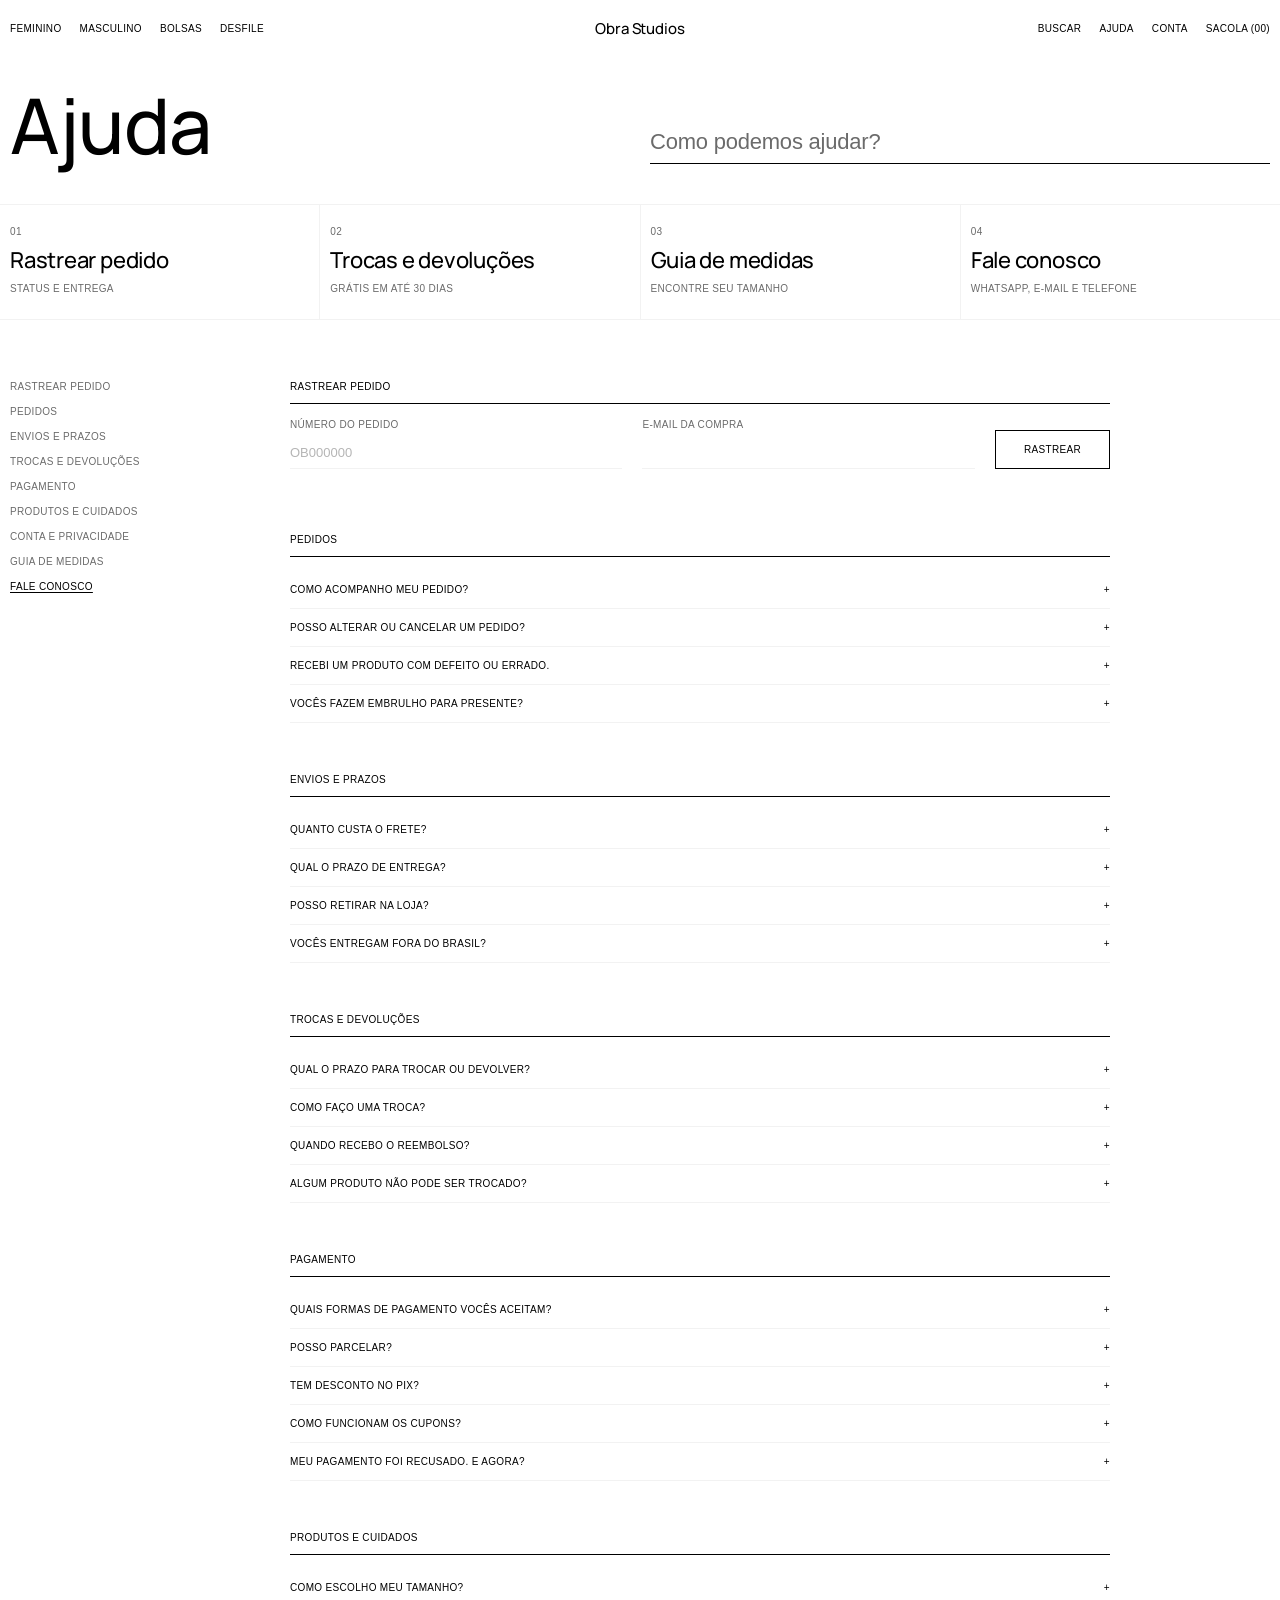
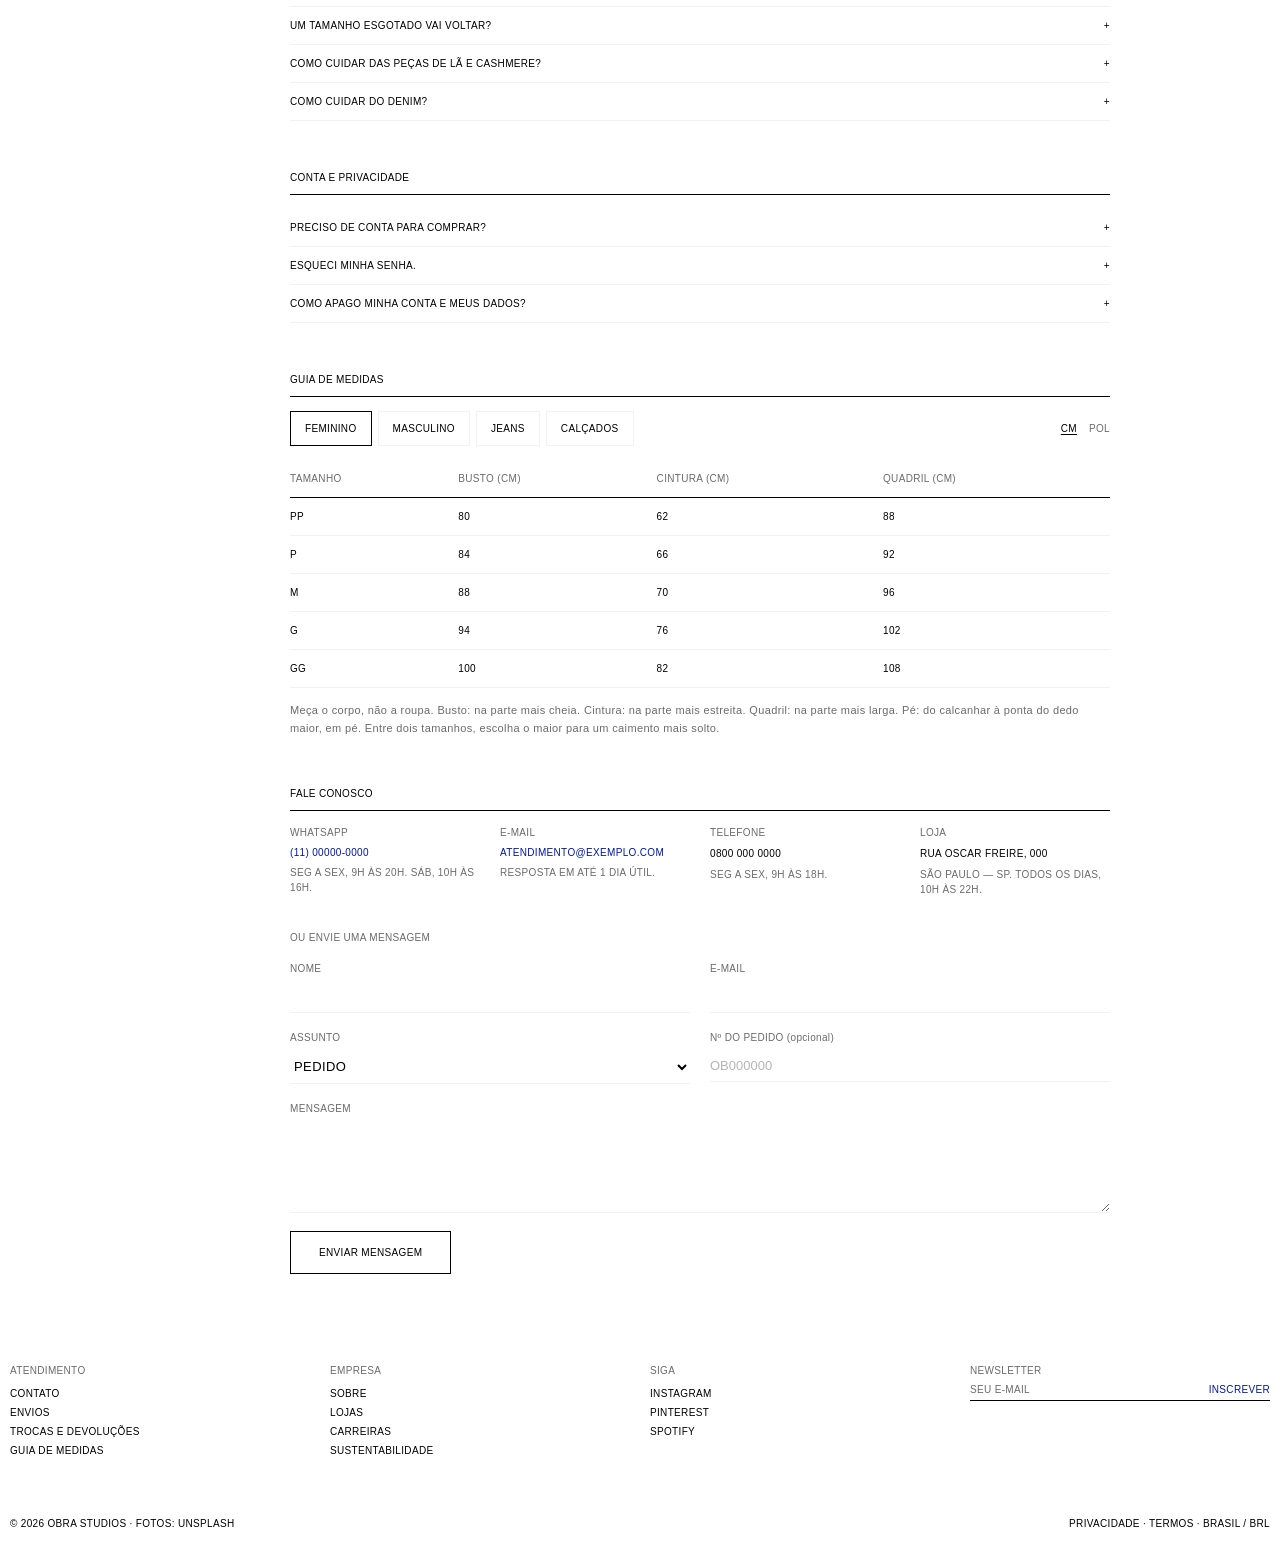
==== ajuda.html @ ecbe7036 "Obra Studios: protótipo de loja de moda Site estático com página inicial, categorias com filtros, pr" ====
<!DOCTYPE html>
<html lang="pt-BR">
<head>
  <meta charset="UTF-8">
  <meta name="viewport" content="width=device-width, initial-scale=1">
  <meta name="robots" content="noindex, nofollow">
  <title>Ajuda — Obra Studios</title>
  <link rel="preconnect" href="https://fonts.googleapis.com">
  <link rel="preconnect" href="https://fonts.gstatic.com" crossorigin>
  <link href="https://fonts.googleapis.com/css2?family=Inter:wght@400;500&family=Manrope:wght@500&display=swap" rel="stylesheet">
  <link rel="stylesheet" href="styles.css">
</head>
<body data-page="ajuda">

  <div id="site-header"></div>

  <main class="help">
    <!-- Topo com busca -->
    <div class="help__head">
      <h1 class="acc__title">Ajuda</h1>
      <div class="help__search">
        <input id="helpSearch" type="search" placeholder="Como podemos ajudar?" aria-label="Buscar nas perguntas frequentes" autocomplete="off">
        <span class="label muted" id="searchInfo"></span>
      </div>
    </div>

    <!-- Atalhos -->
    <div class="help-quick">
      <a href="#rastrear" class="help-quick__item">
        <span class="label muted">01</span>
        <span class="help-quick__title">Rastrear pedido</span>
        <span class="label muted">Status e entrega</span>
      </a>
      <a href="#trocas" class="help-quick__item">
        <span class="label muted">02</span>
        <span class="help-quick__title">Trocas e devoluções</span>
        <span class="label muted">Grátis em até 30 dias</span>
      </a>
      <a href="#medidas" class="help-quick__item">
        <span class="label muted">03</span>
        <span class="help-quick__title">Guia de medidas</span>
        <span class="label muted">Encontre seu tamanho</span>
      </a>
      <a href="#contato" class="help-quick__item">
        <span class="label muted">04</span>
        <span class="help-quick__title">Fale conosco</span>
        <span class="label muted">WhatsApp, e-mail e telefone</span>
      </a>
    </div>

    <div class="help__layout">
      <nav class="acc__nav help__nav" aria-label="Temas de ajuda" id="helpNav"></nav>

      <div class="help__content">
        <!-- Rastreio -->
        <section class="help-section" id="rastrear">
          <h2 class="label co__title">Rastrear pedido</h2>
          <form class="help-track" id="trackForm" novalidate>
            <div class="field">
              <label class="label muted" for="trackId">Número do pedido</label>
              <input id="trackId" placeholder="OB000000" required autocomplete="off">
              <span class="field__error label"></span>
            </div>
            <div class="field">
              <label class="label muted" for="trackEmail">E-mail da compra</label>
              <input id="trackEmail" type="email" required autocomplete="email">
              <span class="field__error label"></span>
            </div>
            <button type="submit" class="label btn">Rastrear</button>
          </form>
          <div id="trackResult" aria-live="polite"></div>
        </section>

        <!-- Perguntas frequentes -->
        <div id="faq"></div>

        <p class="label muted help-noresult" id="noResult" hidden>
          Nenhuma resposta encontrada. <a href="#contato" class="link">Fale com a gente</a>.
        </p>

        <!-- Guia de medidas -->
        <section class="help-section" id="medidas">
          <h2 class="label co__title">Guia de medidas</h2>
          <div class="size-tools">
            <div class="tabs" role="tablist" id="sizeTabs">
              <button type="button" class="label tab is-active" data-table="feminino" role="tab" aria-selected="true">Feminino</button>
              <button type="button" class="label tab" data-table="masculino" role="tab" aria-selected="false">Masculino</button>
              <button type="button" class="label tab" data-table="jeans" role="tab" aria-selected="false">Jeans</button>
              <button type="button" class="label tab" data-table="calcados" role="tab" aria-selected="false">Calçados</button>
            </div>
            <div class="size-unit">
              <button type="button" class="label view-btn is-active" data-unit="cm" aria-pressed="true">cm</button>
              <button type="button" class="label view-btn" data-unit="in" aria-pressed="false">pol</button>
            </div>
          </div>
          <div class="size-table" id="sizeTable"></div>
          <p class="label muted help-text">Meça o corpo, não a roupa. Busto: na parte mais cheia. Cintura: na parte mais estreita. Quadril: na parte mais larga. Pé: do calcanhar à ponta do dedo maior, em pé. Entre dois tamanhos, escolha o maior para um caimento mais solto.</p>
        </section>

        <!-- Contato -->
        <section class="help-section" id="contato">
          <h2 class="label co__title">Fale conosco</h2>
          <div class="contact-grid">
            <div>
              <p class="label muted">WhatsApp</p>
              <a href="#" class="label link">(11) 00000-0000</a>
              <p class="label muted">Seg a sex, 9h às 20h. Sáb, 10h às 16h.</p>
            </div>
            <div>
              <p class="label muted">E-mail</p>
              <a href="mailto:atendimento@exemplo.com" class="label link">atendimento@exemplo.com</a>
              <p class="label muted">Resposta em até 1 dia útil.</p>
            </div>
            <div>
              <p class="label muted">Telefone</p>
              <p class="label">0800 000 0000</p>
              <p class="label muted">Seg a sex, 9h às 18h.</p>
            </div>
            <div>
              <p class="label muted">Loja</p>
              <p class="label">Rua Oscar Freire, 000</p>
              <p class="label muted">São Paulo — SP. Todos os dias, 10h às 22h.</p>
            </div>
          </div>

          <form class="acc-form help-form" id="contactForm" novalidate>
            <p class="label muted">Ou envie uma mensagem</p>
            <div class="fields">
              <div class="field"><label class="label muted" for="cName">Nome</label><input id="cName" required autocomplete="name"><span class="field__error label"></span></div>
              <div class="field"><label class="label muted" for="cEmail">E-mail</label><input id="cEmail" type="email" required autocomplete="email"><span class="field__error label"></span></div>
              <div class="field">
                <label class="label muted" for="cTopic">Assunto</label>
                <select id="cTopic" class="label">
                  <option>Pedido</option><option>Troca ou devolução</option><option>Pagamento</option><option>Produto</option><option>Outro</option>
                </select>
              </div>
              <div class="field"><label class="label muted" for="cOrder">Nº do pedido <span class="opt">(opcional)</span></label><input id="cOrder" placeholder="OB000000"></div>
              <div class="field field--full"><label class="label muted" for="cMsg">Mensagem</label><textarea id="cMsg" rows="5" required minlength="10"></textarea><span class="field__error label"></span></div>
            </div>
            <div class="acc-form__actions"><button type="submit" class="label btn">Enviar mensagem</button></div>
            <p class="label link" id="contactSent" hidden></p>
          </form>
        </section>
      </div>
    </div>
  </main>

  <div id="site-footer"></div>

  <script src="data.js"></script>
  <script src="shared.js"></script>
  <script src="ajuda.js"></script>
</body>
</html>
---- styles.css ----
:root {
  /* Cores */
  --color-cobalt: #0018a8;
  --color-ink: #000000;
  --color-graphite: #6b6b6b;
  --color-paper: #ffffff;
  --color-bone: #f2f2f2;

  /* Tipografia */
  --font-ui: "Helvetica Neue", Helvetica, Inter, Arial, sans-serif;
  --font-wordmark: Manrope, "GT Walsheim", "Helvetica Neue", sans-serif;
  --text-label: 10px;
  --tracking-label: 0.033em;
  --text-display: 120px;
  --tracking-display: -0.01em;

  /* Espaçamento */
  --space-edge: 10px;
  --space-element: 10px;
  --space-nav: 30px;
  --section-gap: 60px;
}

*,
*::before,
*::after { box-sizing: border-box; margin: 0; padding: 0; }

html { scroll-behavior: smooth; }
[hidden] { display: none !important; }

body {
  background: var(--color-paper);
  color: var(--color-ink);
  font-family: var(--font-ui);
  font-weight: 400;
  -webkit-font-smoothing: antialiased;
}

img { display: block; width: 100%; height: 100%; object-fit: cover; background: var(--color-bone); }
a { color: inherit; text-decoration: none; }
button, input { font: inherit; color: inherit; background: none; border: 0; border-radius: 0; }
button { cursor: pointer; }
ul { list-style: none; }

/* Rótulo — a voz tipográfica do sistema */
.label {
  font-size: var(--text-label);
  line-height: 1.3;
  letter-spacing: var(--tracking-label);
  text-transform: uppercase;
  font-weight: 400;
}
.muted { color: var(--color-graphite); }
.link { color: var(--color-cobalt); }
a.label:hover, button.label:hover { text-decoration: underline; text-underline-offset: 2px; text-decoration-thickness: 1px; }

/* Navegação */
.nav {
  position: sticky;
  top: 0;
  z-index: 20;
  display: grid;
  grid-template-columns: 1fr auto 1fr;
  align-items: center;
  padding: 18px var(--space-edge);
  background: var(--color-paper);
}
.nav__group { display: flex; gap: 18px; }
.nav__group--right { justify-content: flex-end; }
.nav__logo {
  font-family: var(--font-wordmark);
  font-weight: 500;
  font-size: 15px;
  letter-spacing: -0.01em;
  opacity: 0;
  transition: opacity 0.25s ease;
}
.nav.is-scrolled .nav__logo { opacity: 1; }
.nav__toggle { display: none; }

/* Busca */
.search {
  position: fixed;
  inset: 0 0 auto 0;
  z-index: 30;
  background: var(--color-paper);
  padding: 18px var(--space-edge) var(--space-nav);
}
.search__form { display: flex; align-items: center; gap: var(--space-element); border-bottom: 1px solid var(--color-ink); padding-bottom: 8px; }
.search__input { flex: 1; font-size: 28px; letter-spacing: -0.01em; outline: none; }
.search__input::placeholder { color: var(--color-graphite); }
.search__results { display: flex; flex-direction: column; gap: 10px; margin-top: 18px; max-width: 480px; }
.search__results li { display: flex; justify-content: space-between; gap: 20px; }

/* Hero dividido */
.hero {
  position: relative;
  display: grid;
  grid-template-columns: 1fr 1fr;
  height: calc(100vh - 51px);
  min-height: 480px;
}
.hero__half { position: relative; overflow: hidden; }
.hero__half img { transition: transform 1.2s cubic-bezier(0.2, 0.7, 0.2, 1); }
.hero__half:hover img { transform: scale(1.02); }
.hero__label { position: absolute; top: var(--space-element); left: var(--space-edge); z-index: 2; }
.hero__wordmark {
  position: absolute;
  left: 50%;
  top: 50%;
  transform: translate(-50%, -50%);
  font-family: var(--font-wordmark);
  font-weight: 500;
  font-size: clamp(48px, 9vw, var(--text-display));
  line-height: 1;
  letter-spacing: var(--tracking-display);
  white-space: nowrap;
  pointer-events: none;
  z-index: 3;
  color: var(--color-paper);
  mix-blend-mode: difference; /* fica legível sobre foto clara ou escura */
}

/* Seções */
.section { margin-top: var(--section-gap); }
.section__head {
  display: flex;
  justify-content: space-between;
  padding: 0 var(--space-edge) var(--space-element);
}

/* Grade de produtos — sem gutters */
.grid { display: grid; grid-template-columns: repeat(4, 1fr); }
.cell { display: block; }
.cell__caption { display: flex; justify-content: space-between; padding: 0 var(--space-edge) 6px; }
.cell__media { position: relative; aspect-ratio: 3 / 4; overflow: hidden; }
.cell__media img { position: absolute; inset: 0; transition: opacity 0.4s ease; }
.cell__media img + img { opacity: 0; }
.cell:hover .cell__media img + img { opacity: 1; }
.cell__media > a { position: absolute; inset: 0; }
.cell__caption--below { padding-top: 6px; }
.cell__sizes {
  position: absolute;
  left: 0;
  right: 0;
  bottom: 0;
  z-index: 2;
  display: flex;
  flex-wrap: wrap;
  gap: 4px 14px;
  padding: 10px var(--space-edge);
  background: var(--color-paper);
  opacity: 0;
  transform: translateY(4px);
  transition: opacity 0.2s ease, transform 0.2s ease;
}
.cell:hover .cell__sizes, .cell__sizes:focus-within { opacity: 1; transform: none; }
.cell__price { color: var(--color-graphite); }

/* Aviso de adicionado */
.toast {
  position: fixed;
  top: 60px;
  right: var(--space-edge);
  z-index: 40;
  display: flex;
  gap: 12px;
  width: 300px;
  padding: 10px;
  background: var(--color-paper);
  box-shadow: 0 0 0 1px var(--color-bone);
  animation: toast-in 0.25s ease;
}
.toast img { width: 64px; height: 85px; flex: none; }
.toast__body { display: flex; flex-direction: column; gap: 4px; }
@keyframes toast-in { from { opacity: 0; transform: translateY(-6px); } }

/* Botão — contorno, sem preenchimento */
.btn {
  display: block;
  width: 100%;
  padding: 16px;
  border: 1px solid var(--color-ink);
  text-align: center;
  transition: background 0.2s ease, color 0.2s ease;
}
.btn:hover { background: var(--color-ink); color: var(--color-paper); text-decoration: none !important; }
.btn.is-waiting { border-color: var(--color-graphite); color: var(--color-graphite); }
.btn.is-waiting:hover { background: none; color: var(--color-graphite); }

/* Página de produto */
.pdp { display: grid; grid-template-columns: 2fr 1fr; align-items: start; }
.pdp__gallery { display: grid; grid-template-columns: 1fr 1fr; }
.pdp__gallery img { aspect-ratio: 3 / 4; height: auto; }
.pdp__info {
  position: sticky;
  top: 51px;
  display: flex;
  flex-direction: column;
  gap: 18px;
  padding: 20px var(--space-nav) var(--space-nav);
}
.pdp__crumbs a:hover { text-decoration: underline; }
.pdp__name { font-size: 11px; }
.pdp__field { border: 0; display: flex; flex-direction: column; gap: 8px; }
.pdp__field legend { margin-bottom: 8px; }
.pdp__guide { align-self: flex-start; }
.pdp__text { text-transform: none; line-height: 1.5; font-size: 11px; padding-bottom: 12px; }
.pdp__note { line-height: 1.5; }
.options { display: flex; flex-wrap: wrap; gap: 6px; }
.option {
  min-width: 44px;
  padding: 8px 10px;
  border: 1px solid var(--color-bone);
}
.option:hover { border-color: var(--color-graphite); text-decoration: none !important; }
.option.is-active { border-color: var(--color-ink); }
.shake { animation: shake 0.35s ease; }
@keyframes shake { 25% { transform: translateX(-4px); } 75% { transform: translateX(4px); } }

.accordion details { border-top: 1px solid var(--color-bone); }
.accordion details:last-child { border-bottom: 1px solid var(--color-bone); }
.accordion summary {
  display: flex;
  justify-content: space-between;
  padding: 12px 0;
  cursor: pointer;
  list-style: none;
}
.accordion summary::-webkit-details-marker { display: none; }
.accordion summary::after { content: "+"; }
.accordion details[open] summary::after { content: "−"; }

/* Sacola */
.bag { padding: 20px var(--space-edge) 0; min-height: 60vh; }
.bag__head { display: flex; justify-content: space-between; margin-bottom: var(--space-nav); }
.bag__layout { display: grid; grid-template-columns: 2fr 1fr; gap: var(--section-gap); align-items: start; }
.bag__layout[hidden] { display: none; }
.bag__item {
  display: grid;
  grid-template-columns: 120px 1fr auto;
  gap: 20px;
  padding: 10px 0;
  border-top: 1px solid var(--color-bone);
}
.bag__item:last-child { border-bottom: 1px solid var(--color-bone); }
.bag__thumb { aspect-ratio: 3 / 4; display: block; }
.bag__details { display: flex; flex-direction: column; justify-content: space-between; gap: 10px; }
.bag__details p { margin-top: 4px; }
.bag__remove { align-self: flex-start; color: var(--color-graphite); }
.qty { display: flex; align-items: center; gap: 14px; }
.qty button { width: 24px; height: 24px; border: 1px solid var(--color-bone); }
.qty button:hover { border-color: var(--color-ink); text-decoration: none !important; }
.bag__summary {
  position: sticky;
  top: 71px;
  display: flex;
  flex-direction: column;
  gap: 12px;
}
.bag__row { display: flex; justify-content: space-between; }
.bag__row--total { padding-top: 12px; border-top: 1px solid var(--color-ink); }
.bag__summary .muted { line-height: 1.5; }
.bag__empty { display: flex; flex-direction: column; gap: 12px; padding: 60px 0; }

/* Categoria */
.plp__head { padding: 30px var(--space-edge) 20px; display: flex; flex-direction: column; gap: 18px; }
.plp__title {
  font-family: var(--font-wordmark);
  font-weight: 500;
  font-size: clamp(40px, 6vw, 80px);
  line-height: 1;
  letter-spacing: var(--tracking-display);
}
.plp__types { display: flex; flex-wrap: wrap; gap: 8px 18px; }
.plp__types button { color: var(--color-graphite); }
.plp__types button.is-active { color: var(--color-ink); text-decoration: underline; text-underline-offset: 2px; }
.plp__bar {
  position: sticky;
  top: 51px;
  z-index: 10;
  display: grid;
  grid-template-columns: auto 1fr auto;
  align-items: center;
  gap: 20px;
  padding: 10px var(--space-edge);
  margin-bottom: 10px;
  background: var(--color-paper);
}
.plp__chips { display: flex; flex-wrap: wrap; gap: 6px 10px; align-items: center; }
.chip { padding: 4px 8px; border: 1px solid var(--color-bone); }
.chip:hover { border-color: var(--color-ink); text-decoration: none !important; }
.plp__tools { display: flex; align-items: center; gap: 12px; }
.view-btn { color: var(--color-graphite); }
.view-btn.is-active { color: var(--color-ink); text-decoration: underline; text-underline-offset: 2px; }
.plp__tools #filterOpen { margin-left: 10px; }
.grid--2 { grid-template-columns: repeat(2, 1fr); }
.plp__empty { display: flex; flex-direction: column; align-items: flex-start; gap: 12px; padding: 60px var(--space-edge); }

/* Painel lateral */
.drawer__backdrop {
  position: fixed;
  inset: 0;
  z-index: 49;
  background: rgba(255, 255, 255, 0.6);
  animation: fade-in 0.2s ease;
}
@keyframes fade-in { from { opacity: 0; } }
.drawer {
  position: fixed;
  top: 0;
  right: 0;
  bottom: 0;
  z-index: 50;
  width: min(380px, 100%);
  display: flex;
  flex-direction: column;
  background: var(--color-paper);
  box-shadow: -1px 0 0 var(--color-bone);
  transform: translateX(100%);
  visibility: hidden;
  transition: transform 0.35s cubic-bezier(0.2, 0.7, 0.2, 1), visibility 0s linear 0.35s;
}
.drawer.is-open { transform: none; visibility: visible; transition: transform 0.35s cubic-bezier(0.2, 0.7, 0.2, 1); }
.drawer__head { display: flex; justify-content: space-between; padding: 18px 20px; border-bottom: 1px solid var(--color-bone); }
.drawer__body { flex: 1; overflow-y: auto; padding: 0 20px; }
.drawer__foot { display: grid; grid-template-columns: 1fr 1fr; gap: 10px; padding: 14px 20px; border-top: 1px solid var(--color-bone); }
.btn--ghost { border-color: var(--color-bone); }
.filter { display: flex; flex-direction: column; gap: 12px; padding: 20px 0; border-bottom: 1px solid var(--color-bone); }
.filter:last-child { border-bottom: 0; }
.filter__list { display: flex; flex-direction: column; gap: 10px; }
.filter__list .check .muted { margin-left: auto; }
.is-empty { opacity: 0.35; }

/* Desfile */
.rw-hero { position: relative; height: calc(100vh - 51px); min-height: 480px; overflow: hidden; }
.rw-hero img { position: absolute; inset: 0; }
.rw-hero__meta {
  position: absolute;
  top: var(--space-element);
  left: var(--space-edge);
  right: var(--space-edge);
  display: flex;
  justify-content: space-between;
  z-index: 2;
}
.rw-hero__title {
  position: absolute;
  left: var(--space-edge);
  bottom: 40px;
  z-index: 2;
  font-family: var(--font-wordmark);
  font-weight: 500;
  font-size: clamp(48px, 9vw, var(--text-display));
  line-height: 0.95;
  letter-spacing: var(--tracking-display);
  max-width: 10ch;
}
.rw-hero__cta { position: absolute; right: var(--space-edge); bottom: 44px; z-index: 2; }

.rw-intro {
  display: grid;
  grid-template-columns: 1fr 2fr;
  gap: 20px;
  padding: var(--section-gap) var(--space-edge) 0;
}
.rw-intro__text {
  font-family: var(--font-wordmark);
  font-weight: 500;
  font-size: clamp(20px, 2.2vw, 30px);
  line-height: 1.25;
  letter-spacing: -0.01em;
  max-width: 34ch;
}

.rw-grid { display: grid; grid-template-columns: repeat(4, 1fr); }
.rw-grid--2 { grid-template-columns: repeat(2, 1fr); }
.look { position: relative; display: block; aspect-ratio: 2 / 3; overflow: hidden; cursor: zoom-in; text-align: left; }
.look img { position: absolute; inset: 0; transition: transform 0.8s cubic-bezier(0.2, 0.7, 0.2, 1); }
.look:hover img { transform: scale(1.02); }
.look__num {
  position: absolute;
  left: var(--space-edge);
  bottom: var(--space-element);
  padding: 2px 4px;
  background: var(--color-paper);
}

.rw-info {
  display: grid;
  grid-template-columns: 1fr 1fr;
  gap: 20px;
  padding: 0 var(--space-edge);
}
.rw-info h2 { padding-bottom: 10px; border-bottom: 1px solid var(--color-ink); }
.rw-credits { display: grid; grid-template-columns: 1fr 1fr; gap: 10px 20px; padding-top: 14px; }
.rw-archive { display: flex; flex-direction: column; }
.rw-archive__row {
  display: grid;
  grid-template-columns: 2fr 1.4fr 1fr;
  gap: 10px;
  padding: 12px 0;
  border-bottom: 1px solid var(--color-bone);
}
.rw-archive__row:hover .label:first-child { text-decoration: underline; text-underline-offset: 2px; }
.rw-archive__row.is-current .label:first-child { color: var(--color-cobalt); }

/* Tela cheia */
.lightbox {
  width: 100%;
  height: 100%;
  max-width: none;
  max-height: none;
  margin: 0;
  border: 0;
  padding: 0;
  background: var(--color-paper);
  color: var(--color-ink);
}
.lightbox[open] { display: grid; grid-template-rows: auto minmax(0, 1fr) auto; }
.lightbox::backdrop { background: var(--color-paper); }
.lightbox__bar { display: flex; justify-content: space-between; padding: 18px var(--space-edge); }
.lightbox__stage { position: relative; display: flex; justify-content: center; min-height: 0; }
.lightbox__stage img { width: auto; height: 100%; max-width: 100%; object-fit: contain; background: none; }
.lightbox__nav {
  position: absolute;
  top: 0;
  bottom: 0;
  width: 30%;
  display: flex;
  align-items: center;
  padding: 0 var(--space-edge);
  font-size: 14px;
}
.lightbox__nav--prev { left: 0; justify-content: flex-start; cursor: w-resize; }
.lightbox__nav--next { right: 0; justify-content: flex-end; cursor: e-resize; }
.lightbox__nav:hover { text-decoration: none !important; }
.lightbox__shop { display: flex; align-items: center; gap: 20px; padding: 14px var(--space-edge) 18px; overflow-x: auto; }
.lightbox__shop ul { display: flex; gap: 20px; }
.lb-item { display: flex; align-items: center; gap: 10px; }
.lb-item img { width: 40px; height: 53px; flex: none; }
.lb-item > span { display: flex; flex-direction: column; gap: 3px; white-space: nowrap; }
.lb-item:hover .label:first-child { text-decoration: underline; text-underline-offset: 2px; }

/* Conta */
.pdp__wish { align-self: flex-start; }
.acc__title {
  font-family: var(--font-wordmark);
  font-weight: 500;
  font-size: clamp(40px, 6vw, 80px);
  line-height: 1;
  letter-spacing: var(--tracking-display);
  margin-bottom: 30px;
}
.acc-guest, .acc { padding: 30px var(--space-edge) 0; min-height: 70vh; }
.acc__demo { margin: -14px 0 30px; }
.acc-guest__cols { display: grid; grid-template-columns: 1fr 1fr; gap: var(--section-gap); max-width: 1100px; }
.acc-form { display: flex; flex-direction: column; gap: 18px; }
.acc-form__actions { display: flex; gap: 10px; }
.acc-form__actions .btn { width: auto; padding: 14px 28px; }
.acc-perks { display: flex; flex-direction: column; gap: 6px; padding-top: 6px; }
.acc-perks li::before { content: "— "; }

.acc__layout { display: grid; grid-template-columns: 220px 1fr; gap: var(--section-gap); align-items: start; }
.acc__nav { position: sticky; top: 71px; display: flex; flex-direction: column; align-items: flex-start; gap: 12px; }
.acc__nav a { color: var(--color-graphite); }
.acc__nav a.is-active { color: var(--color-ink); text-decoration: underline; text-underline-offset: 2px; }
.acc__nav #logout { margin-top: 18px; }
.acc__panel { display: flex; flex-direction: column; gap: 18px; min-width: 0; max-width: 1000px; }
.acc-empty { line-height: 1.6; padding: 10px 0 30px; }
.acc-text { line-height: 1.6; text-transform: none; font-size: 11px; }

.acc-stats { display: grid; grid-template-columns: repeat(3, 1fr); gap: 1px; background: var(--color-bone); margin-bottom: 20px; }
.acc-stat { display: flex; flex-direction: column; gap: 8px; padding: 20px; background: var(--color-paper); }
.acc-stat__num { font-family: var(--font-wordmark); font-weight: 500; font-size: 40px; line-height: 1; letter-spacing: -0.01em; }
.acc-stat:hover .label { text-decoration: underline; text-underline-offset: 2px; }
.acc-cards { display: grid; grid-template-columns: 1fr 1fr; gap: 20px; margin-top: 20px; }
.acc-cards > div { display: flex; flex-direction: column; gap: 6px; }
.acc-cards .co__title { margin-bottom: 8px; }
.acc-cards .link { margin-top: 8px; }

.orders { display: flex; flex-direction: column; }
.order { border-bottom: 1px solid var(--color-bone); }
.order__row {
  display: grid;
  grid-template-columns: 1fr 1.4fr 1.2fr 1.4fr auto;
  gap: 10px;
  align-items: center;
  padding: 14px 0;
  cursor: pointer;
  list-style: none;
}
.order__row::-webkit-details-marker { display: none; }
.order__row::after { content: "+"; font-size: 11px; }
.order[open] .order__row::after { content: "−"; }
.order__body { display: flex; flex-direction: column; align-items: flex-start; gap: 18px; padding: 4px 0 20px; }
.order__items { display: flex; flex-direction: column; gap: 10px; width: 100%; max-width: 560px; }
.order__meta { display: grid; grid-template-columns: repeat(3, 1fr); gap: 20px; width: 100%; }
.order__meta p { line-height: 1.6; }

.acc-wish { margin: 0 calc(-1 * var(--space-edge)); grid-template-columns: repeat(3, 1fr); }
.acc-wish__remove { padding: 8px var(--space-edge) 16px; color: var(--color-graphite); }

.addresses { display: grid; grid-template-columns: repeat(2, 1fr); gap: 20px; }
.address { display: flex; flex-direction: column; gap: 6px; padding: 16px; border: 1px solid var(--color-bone); }
.address__actions { display: flex; gap: 14px; margin-top: 10px; }
.acc-address-form { grid-column: 1 / -1; padding: 16px; border: 1px solid var(--color-ink); }
.acc-add { width: auto; align-self: flex-start; padding: 14px 28px; }
.acc-danger { margin-top: 30px; }
.acc-delete { align-self: flex-start; text-decoration: underline; text-underline-offset: 2px; }

.show-sm { display: none; }

/* Páginas institucionais */
.page-head { display: flex; flex-direction: column; gap: 20px; padding: 30px var(--space-edge) 0; }
.page-head .acc__title { margin-bottom: 0; }
.page-head--flush { padding: 0; margin-bottom: 20px; }
.page-head .rw-intro__text { max-width: 40ch; }
.page-h2 { font-family: var(--font-wordmark); font-weight: 500; font-size: clamp(26px, 3vw, 40px); line-height: 1.1; letter-spacing: -0.01em; }
.page-h3 { font-family: var(--font-wordmark); font-weight: 500; font-size: 20px; line-height: 1.2; letter-spacing: -0.01em; }
.prose { font-size: 13px; line-height: 1.6; max-width: 60ch; }
.rw-hero--short { height: 70vh; }

.split { display: grid; grid-template-columns: 1fr 1fr; align-items: center; }
.split__img { aspect-ratio: 4 / 5; overflow: hidden; }
.split__text { display: flex; flex-direction: column; gap: 18px; padding: 30px var(--section-gap); }
.split--reverse .split__img { order: -1; }

.values { display: grid; grid-template-columns: repeat(4, 1fr); gap: 1px; background: var(--color-bone); border-top: 1px solid var(--color-bone); border-bottom: 1px solid var(--color-bone); }
.value { display: flex; flex-direction: column; gap: 12px; padding: 24px var(--space-edge) 30px; background: var(--color-paper); }

.timeline { list-style: none; display: grid; grid-template-columns: repeat(5, 1fr); padding: 0 var(--space-edge); }
.timeline li { display: flex; flex-direction: column; gap: 10px; padding: 14px 20px 0 0; border-top: 1px solid var(--color-ink); }
.timeline p { line-height: 1.5; }

.page-links { display: grid; grid-template-columns: repeat(3, 1fr); border-top: 1px solid var(--color-ink); }
.page-link { display: flex; flex-direction: column; gap: 10px; padding: 24px var(--space-edge); transition: background 0.2s ease; }
.page-link:hover { background: var(--color-bone); }
.page-link__title { font-family: var(--font-wordmark); font-weight: 500; font-size: 24px; letter-spacing: -0.01em; }

.goals { grid-template-columns: repeat(4, 1fr); margin: 0; }
.goals .acc-stat { padding: 24px var(--space-edge); }
.goals .acc-stat__num { font-size: clamp(40px, 5vw, 64px); }

/* Lojas */
.stores { display: flex; flex-direction: column; margin-top: 30px; }
.store { display: grid; grid-template-columns: 1fr 1fr; border-top: 1px solid var(--color-bone); }
.store__img { aspect-ratio: 4 / 5; max-height: 80vh; overflow: hidden; }
.store__info { display: flex; flex-direction: column; gap: 30px; padding: 30px var(--section-gap) 30px var(--space-nav); }
.store__title { display: flex; flex-direction: column; gap: 10px; }
.store__cols { display: grid; grid-template-columns: 1fr 1fr; gap: 20px; }
.store__cols > div { display: flex; flex-direction: column; gap: 6px; }
.store__hour { display: flex; justify-content: space-between; gap: 10px; padding: 4px 0; }
.store__hour.is-today { text-decoration: underline; text-underline-offset: 2px; }
.store__services { display: flex; flex-wrap: wrap; gap: 6px; margin-top: 8px; }
.store__services li { padding: 4px 8px; border: 1px solid var(--color-bone); }

/* Carreiras */
.jobs__filters { display: flex; flex-direction: column; gap: 10px; padding: 0 var(--space-edge) 20px; }
.jobs { padding: 0 var(--space-edge); border-top: 1px solid var(--color-ink); margin: 0 var(--space-edge); padding: 0; }
.job__row { grid-template-columns: 2fr 1fr 1.5fr 1fr auto; }
.job__reqs { list-style: none; display: flex; flex-direction: column; gap: 4px; margin-top: 8px; }
.job__reqs li::before { content: "— "; }
.job__form { width: 100%; max-width: 640px; padding-top: 10px; }
.jobs__none, .jobs__open { padding: 20px var(--space-edge) 0; line-height: 1.6; }

/* Texto legal */
.legal { padding: 30px var(--space-edge) 0; }
.legal__notice { display: inline-block; padding: 8px 10px; border: 1px solid var(--color-ink); margin-bottom: 40px; }
.legal__toc { top: 71px; }
.legal__body { display: flex; flex-direction: column; gap: 14px; max-width: 720px; }
.legal__body h2 {
  font-size: var(--text-label);
  letter-spacing: var(--tracking-label);
  text-transform: uppercase;
  font-weight: 400;
  padding: 30px 0 10px;
  border-bottom: 1px solid var(--color-ink);
  scroll-margin-top: 80px;
}
.legal__body ul { list-style: none; display: flex; flex-direction: column; gap: 8px; }
.legal__body li { font-size: 13px; line-height: 1.6; padding-left: 16px; position: relative; }
.legal__body li::before { content: "—"; position: absolute; left: 0; }
.legal__body strong { font-weight: 500; }
.footer__legal a:hover { text-decoration: underline; }

/* Ajuda */
.help { padding: 30px var(--space-edge) 0; }
.help__head { display: grid; grid-template-columns: 1fr 1fr; gap: 20px; align-items: end; }
.help__head .acc__title { margin-bottom: 0; }
.help__search { display: flex; align-items: center; gap: 14px; border-bottom: 1px solid var(--color-ink); padding-bottom: 8px; }
.help__search input { flex: 1; font-size: 22px; letter-spacing: -0.01em; outline: none; min-width: 0; }
.help__search input::placeholder { color: var(--color-graphite); }

.help-quick {
  display: grid;
  grid-template-columns: repeat(4, 1fr);
  gap: 1px;
  background: var(--color-bone);
  margin: 40px calc(-1 * var(--space-edge)) var(--section-gap);
  border-top: 1px solid var(--color-bone);
  border-bottom: 1px solid var(--color-bone);
}
.help-quick__item { display: flex; flex-direction: column; gap: 10px; padding: 20px var(--space-edge) 24px; background: var(--color-paper); transition: background 0.2s ease; }
.help-quick__item:hover { background: var(--color-bone); }
.help-quick__title { font-family: var(--font-wordmark); font-weight: 500; font-size: 22px; letter-spacing: -0.01em; line-height: 1.1; }

.help__layout { display: grid; grid-template-columns: 220px 1fr; gap: var(--section-gap); align-items: start; }
.help__content { display: flex; flex-direction: column; gap: 50px; max-width: 820px; min-width: 0; }
#faq { display: flex; flex-direction: column; gap: 50px; }
.help-section { display: flex; flex-direction: column; gap: 14px; scroll-margin-top: 80px; }
.help-section .accordion details:first-child { border-top: 0; }
.help-text { line-height: 1.6; text-transform: none; font-size: 11px; }
.help-noresult { line-height: 1.6; }

.help-track { display: grid; grid-template-columns: 1fr 1fr auto; gap: 20px; align-items: end; }
.help-track .btn { width: auto; padding: 12px 28px; }
.help-track__msg { line-height: 1.6; margin-top: 6px; }
.track { display: flex; flex-direction: column; gap: 18px; padding: 18px; border: 1px solid var(--color-bone); margin-top: 6px; }
.track__head { display: flex; justify-content: space-between; gap: 10px; }
.track__steps { display: grid; grid-template-columns: repeat(4, 1fr); list-style: none; }
.track__steps li { padding-top: 12px; border-top: 2px solid var(--color-bone); color: var(--color-graphite); }
.track__steps li.is-done { border-top-color: var(--color-ink); color: var(--color-ink); }
.track__steps li.is-current { color: var(--color-cobalt); }

.size-tools { display: flex; justify-content: space-between; align-items: center; gap: 14px; flex-wrap: wrap; }
.size-unit { display: flex; gap: 12px; }
.size-table { overflow-x: auto; }
.size-table table { width: 100%; border-collapse: collapse; }
.size-table th, .size-table td { text-align: left; padding: 12px 10px 12px 0; border-bottom: 1px solid var(--color-bone); white-space: nowrap; }
.size-table th { font-weight: 400; border-bottom-color: var(--color-ink); }
.size-table tbody tr:hover td { background: var(--color-bone); }

.contact-grid { display: grid; grid-template-columns: repeat(4, 1fr); gap: 20px; }
.contact-grid > div { display: flex; flex-direction: column; gap: 6px; }
.contact-grid p { line-height: 1.5; }
.help-form { margin-top: 20px; }
.field textarea {
  font: inherit;
  font-size: 13px;
  padding: 8px 0;
  border: 0;
  border-bottom: 1px solid var(--color-bone);
  border-radius: 0;
  outline: none;
  resize: vertical;
  background: none;
}
.field textarea:focus { border-bottom-color: var(--color-ink); }
.field textarea.is-invalid { border-bottom-color: #b00020; }

/* Checkout */
.nav--checkout .nav__secure { justify-self: end; }
.footer--min .footer__bottom { margin-top: 0; }
.co {
  display: grid;
  grid-template-columns: 1.4fr 1fr;
  gap: var(--section-gap);
  align-items: start;
  padding: 20px var(--space-edge) 0;
}
.co__form { display: flex; flex-direction: column; gap: 30px; max-width: 640px; }
.co__demo { line-height: 1.5; }
.co__step { display: flex; flex-direction: column; gap: 18px; }
.co__title { display: flex; gap: 14px; padding-bottom: 10px; border-bottom: 1px solid var(--color-ink); }
.co__title span { color: var(--color-graphite); }

.fields { display: grid; grid-template-columns: 1fr 1fr; gap: 18px 20px; }
.field { display: flex; flex-direction: column; gap: 6px; }
.field--full { grid-column: 1 / -1; }
.field input, .field select {
  font-size: 13px;
  padding: 8px 0;
  border-bottom: 1px solid var(--color-bone);
  outline: none;
  transition: border-color 0.2s ease;
}
.field select { border: 0; border-bottom: 1px solid var(--color-bone); background: none; cursor: pointer; }
.field input:focus, .field select:focus { border-bottom-color: var(--color-ink); }
.field input::placeholder { color: #b5b5b5; }
.field input.is-invalid { border-bottom-color: #b00020; }
.field__error { color: #b00020; min-height: 0; }
.field__error:empty { display: none; }
.field__hint:empty { display: none; }
.opt { text-transform: none; }

.check { display: flex; align-items: center; gap: 10px; cursor: pointer; }
.check input { accent-color: var(--color-ink); width: 14px; height: 14px; }

.choices { display: flex; flex-direction: column; }
.choice {
  display: grid;
  grid-template-columns: auto 1fr auto;
  gap: 12px;
  align-items: center;
  padding: 14px 0;
  border-bottom: 1px solid var(--color-bone);
  cursor: pointer;
}
.choice input { accent-color: var(--color-ink); }

.tabs { display: flex; gap: 6px; flex-wrap: wrap; }
.tab { padding: 10px 14px; border: 1px solid var(--color-bone); }
.tab:hover { border-color: var(--color-graphite); text-decoration: none !important; }
.tab.is-active { border-color: var(--color-ink); }
.pay__text { text-transform: none; line-height: 1.5; font-size: 11px; }
.btn:disabled { color: var(--color-graphite); border-color: var(--color-graphite); background: none; cursor: wait; }

.co__summary {
  position: sticky;
  top: 71px;
  display: flex;
  flex-direction: column;
  gap: 12px;
}
.co__summary-head { display: flex; justify-content: space-between; padding-bottom: 10px; border-bottom: 1px solid var(--color-ink); }
.co__items { display: flex; flex-direction: column; gap: 10px; padding-bottom: 12px; border-bottom: 1px solid var(--color-bone); }
.co__item { display: grid; grid-template-columns: 60px 1fr auto; gap: 14px; align-items: start; }
.co__item p + p { margin-top: 4px; }
.co__thumb { position: relative; aspect-ratio: 3 / 4; }
.co__thumb span {
  position: absolute;
  top: -6px;
  right: -6px;
  min-width: 16px;
  height: 16px;
  display: grid;
  place-items: center;
  background: var(--color-paper);
  box-shadow: 0 0 0 1px var(--color-ink);
}
.co__coupon { display: flex; gap: 10px; border-bottom: 1px solid var(--color-bone); padding: 6px 0; }
.co__coupon input { flex: 1; outline: none; }
.co__coupon input::placeholder { color: var(--color-graphite); }
#couponMsg:empty, #sumInstallments:empty { display: none; }

.co-done {
  display: flex;
  flex-direction: column;
  gap: 20px;
  padding: 60px var(--space-edge) 0;
  min-height: 70vh;
}
.co-done__title {
  font-family: var(--font-wordmark);
  font-weight: 500;
  font-size: clamp(56px, 9vw, var(--text-display));
  line-height: 1;
  letter-spacing: var(--tracking-display);
}
.co-done__text { text-transform: none; font-size: 12px; line-height: 1.5; max-width: 520px; }
.co-done__grid { display: grid; grid-template-columns: repeat(3, minmax(0, 260px)); gap: 20px; margin: 20px 0; }
.co-done__grid p { line-height: 1.5; }
.co-done__grid p + p { margin-top: 6px; }

@media (max-width: 900px) {
  .co { grid-template-columns: 1fr; gap: var(--space-nav); }
  .co__summary { position: static; order: -1; }
  .co-done__grid { grid-template-columns: 1fr; }
}
@media (max-width: 640px) {
  .fields { grid-template-columns: 1fr; }
  .plp__bar { grid-template-columns: auto auto; justify-content: space-between; }
  .plp__chips { grid-column: 1 / -1; grid-row: 2; }
  .plp__chips:empty { display: none; }
  .plp__types { flex-wrap: nowrap; overflow-x: auto; scrollbar-width: none; margin-right: calc(-1 * var(--space-edge)); }
  .plp__types button { white-space: nowrap; }
  .grid--2 { grid-template-columns: 1fr; }
  .nav--checkout .nav__secure { display: none; }
  .nav--checkout { grid-template-columns: 1fr auto; }
}

/* Fileira editorial */
.tiles { display: grid; grid-template-columns: repeat(5, 1fr); }
.tile { aspect-ratio: 4 / 5; overflow: hidden; }

/* Rodapé */
.footer { margin-top: var(--section-gap); padding: var(--space-nav) var(--space-edge); }
.footer__cols { display: grid; grid-template-columns: repeat(4, 1fr); gap: 20px; }
.footer__cols > div, .newsletter { display: flex; flex-direction: column; gap: 6px; }
.footer__cols p { margin-bottom: 4px; }
.newsletter__row { display: flex; border-bottom: 1px solid var(--color-ink); padding-bottom: 4px; }
.newsletter__row input { flex: 1; outline: none; }
.newsletter__row input::placeholder { color: var(--color-graphite); }
.footer__bottom { display: flex; justify-content: space-between; margin-top: var(--section-gap); }

/* Responsivo */
@media (max-width: 900px) {
  .grid { grid-template-columns: repeat(2, 1fr); }
  .tiles { grid-template-columns: repeat(5, 70vw); overflow-x: auto; scroll-snap-type: x mandatory; scrollbar-width: none; }
  .tile { scroll-snap-align: start; }
  .footer__cols { grid-template-columns: repeat(2, 1fr); row-gap: 30px; }
  .pdp { grid-template-columns: 1fr; }
  .pdp__gallery {
    grid-template-columns: repeat(4, 85vw);
    overflow-x: auto;
    scroll-snap-type: x mandatory;
    scrollbar-width: none;
  }
  .pdp__gallery img { scroll-snap-align: start; }
  .pdp__info { position: static; padding: 20px var(--space-edge); }
  .bag__layout { grid-template-columns: 1fr; gap: var(--space-nav); }
  .bag__summary { position: static; }
  .rw-grid { grid-template-columns: repeat(2, 1fr); }
  .rw-grid--2 { grid-template-columns: 1fr; }
  .rw-intro, .rw-info { grid-template-columns: 1fr; gap: var(--space-nav); }
  .lightbox__shop { flex-direction: column; align-items: flex-start; gap: 10px; }
  .acc-guest__cols, .acc__layout { grid-template-columns: 1fr; gap: var(--space-nav); }
  .acc__nav { position: static; flex-direction: row; flex-wrap: wrap; gap: 10px 18px; padding-bottom: 14px; border-bottom: 1px solid var(--color-bone); }
  .acc__nav #logout { margin-top: 0; }
  .order__row { grid-template-columns: 1fr auto; }
  .order__row > span:nth-child(2), .order__row > span:nth-child(3) { grid-row: 2; }
  .order__meta { grid-template-columns: 1fr; }
  .acc-wish { grid-template-columns: repeat(2, 1fr); }
  .help__head { grid-template-columns: 1fr; }
  .help-quick { grid-template-columns: repeat(2, 1fr); }
  .help__layout { grid-template-columns: 1fr; gap: var(--space-nav); }
  .help__nav { position: sticky; top: 51px; z-index: 5; background: var(--color-paper); flex-wrap: nowrap; overflow-x: auto; scrollbar-width: none; padding-top: 10px; }
  .help__nav a { white-space: nowrap; }
  .contact-grid { grid-template-columns: repeat(2, 1fr); }
  .split, .store { grid-template-columns: 1fr; }
  .split--reverse .split__img { order: 0; }
  .split__text { padding: 30px var(--space-edge); }
  .values, .goals { grid-template-columns: repeat(2, 1fr); }
  .timeline { grid-template-columns: 1fr; gap: 0; }
  .timeline li { flex-direction: row; gap: 20px; padding: 12px 0; }
  .timeline li span { flex: 0 0 60px; }
  .page-links { grid-template-columns: 1fr; }
  .store__info { padding: 20px var(--space-edge) 40px; }
  .job__row { grid-template-columns: 1fr auto; }
  .job__row > span:nth-child(n+2) { grid-row: 2; }
  .job__row > span:nth-child(4) { display: none; }
}

@media (max-width: 640px) {
  .nav { padding: 16px var(--space-edge); }
  .nav__toggle { display: block; justify-self: start; }
  .nav__group--left {
    display: none;
    position: absolute;
    top: 100%;
    left: 0;
    right: 0;
    flex-direction: column;
    gap: 14px;
    padding: 10px var(--space-edge) 30px;
    background: var(--color-paper);
  }
  .nav.is-open .nav__group--left { display: flex; }
  .nav__logo { opacity: 1; font-size: 14px; }
  .hide-sm { display: none; }
  .show-sm { display: block; }
  .help-track { grid-template-columns: 1fr; }
  .help-quick__title { font-size: 18px; }
  .contact-grid { grid-template-columns: 1fr; }
  .track__steps { grid-template-columns: 1fr 1fr; row-gap: 14px; }
  .values { grid-template-columns: 1fr; }
  .store__cols { grid-template-columns: 1fr; }
  .footer__bottom { flex-direction: column; gap: 8px; }
  .addresses, .acc-cards { grid-template-columns: 1fr; }
  .acc-stat { padding: 14px; }
  .acc-stat__num { font-size: 28px; }
  .hero { height: 82vh; }
  .hero__wordmark { font-size: 13vw; }
  .search__input { font-size: 22px; }
  .cell__sizes { display: none; }
  .bag__item { grid-template-columns: 90px 1fr; }
  .bag__price { grid-column: 2; }
  .toast { left: var(--space-edge); width: auto; }
}

@media (prefers-reduced-motion: reduce) {
  html { scroll-behavior: auto; }
  * { transition: none !important; }
}
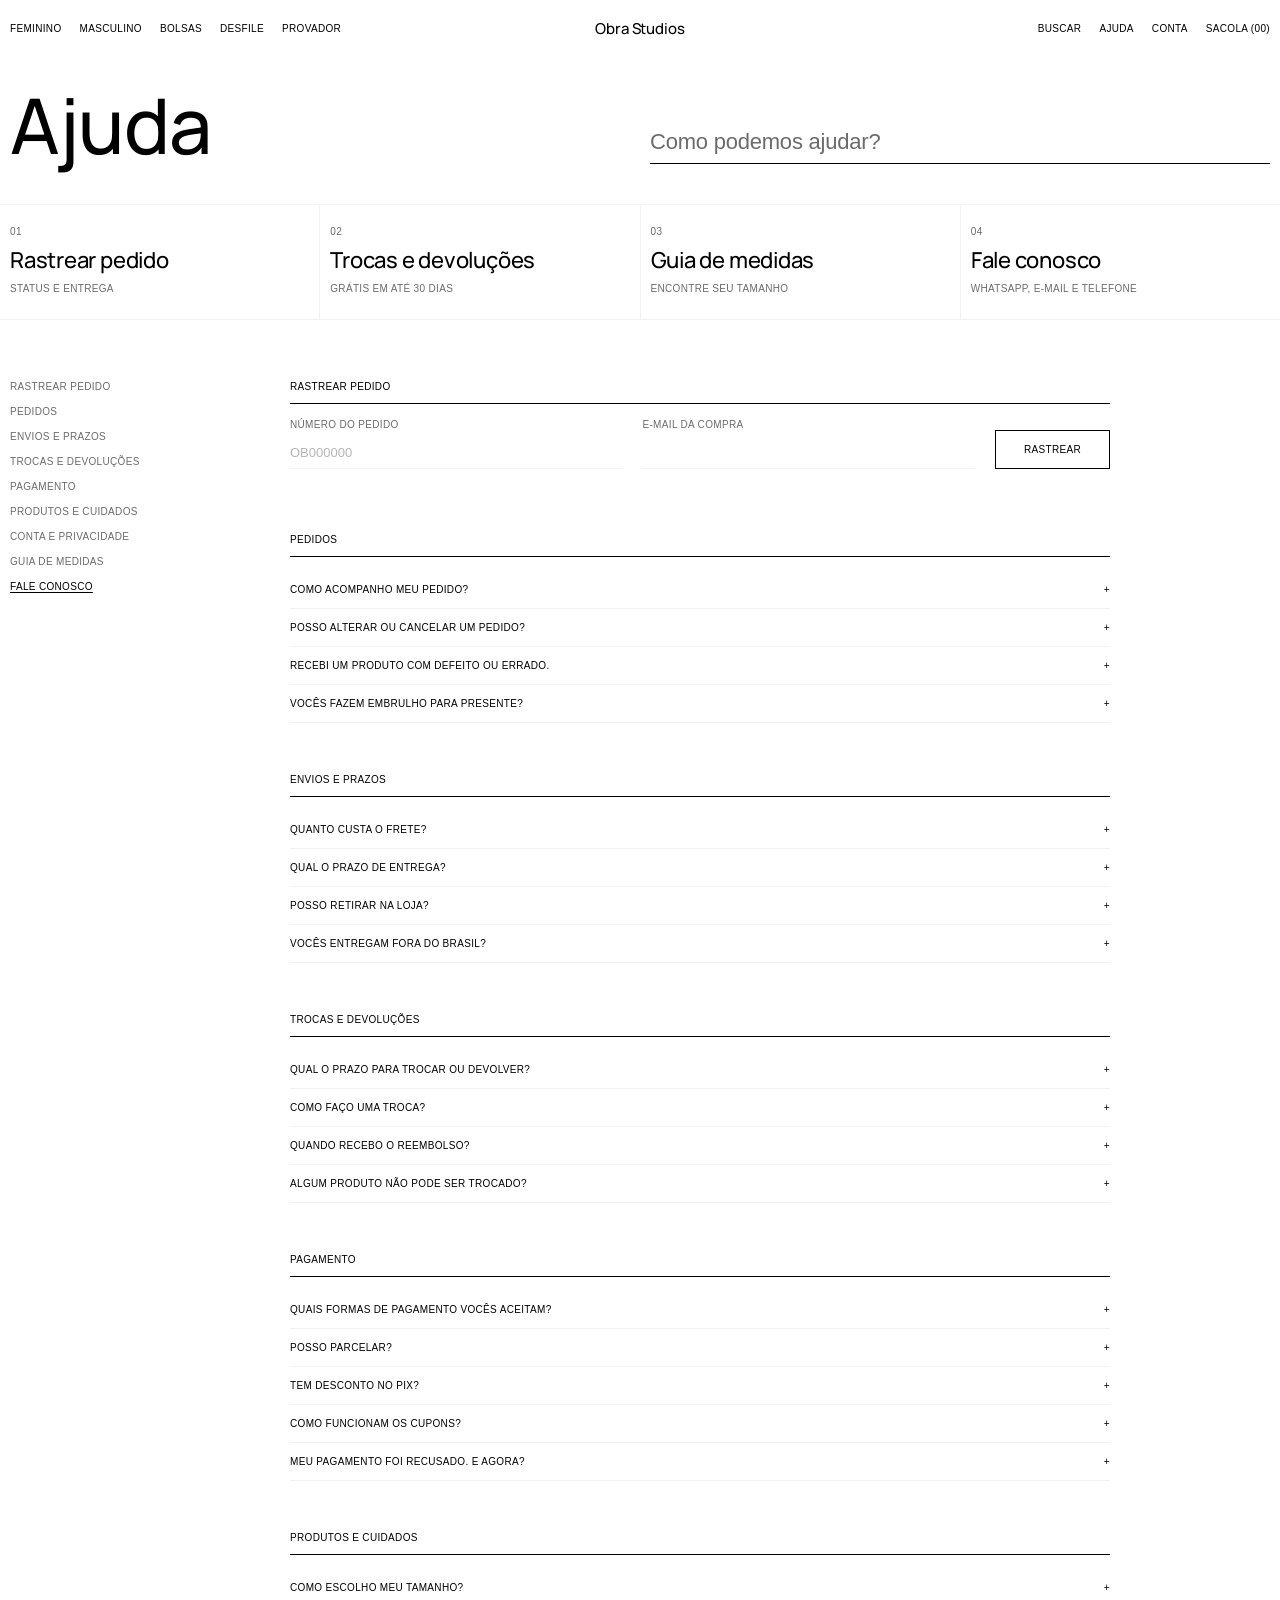
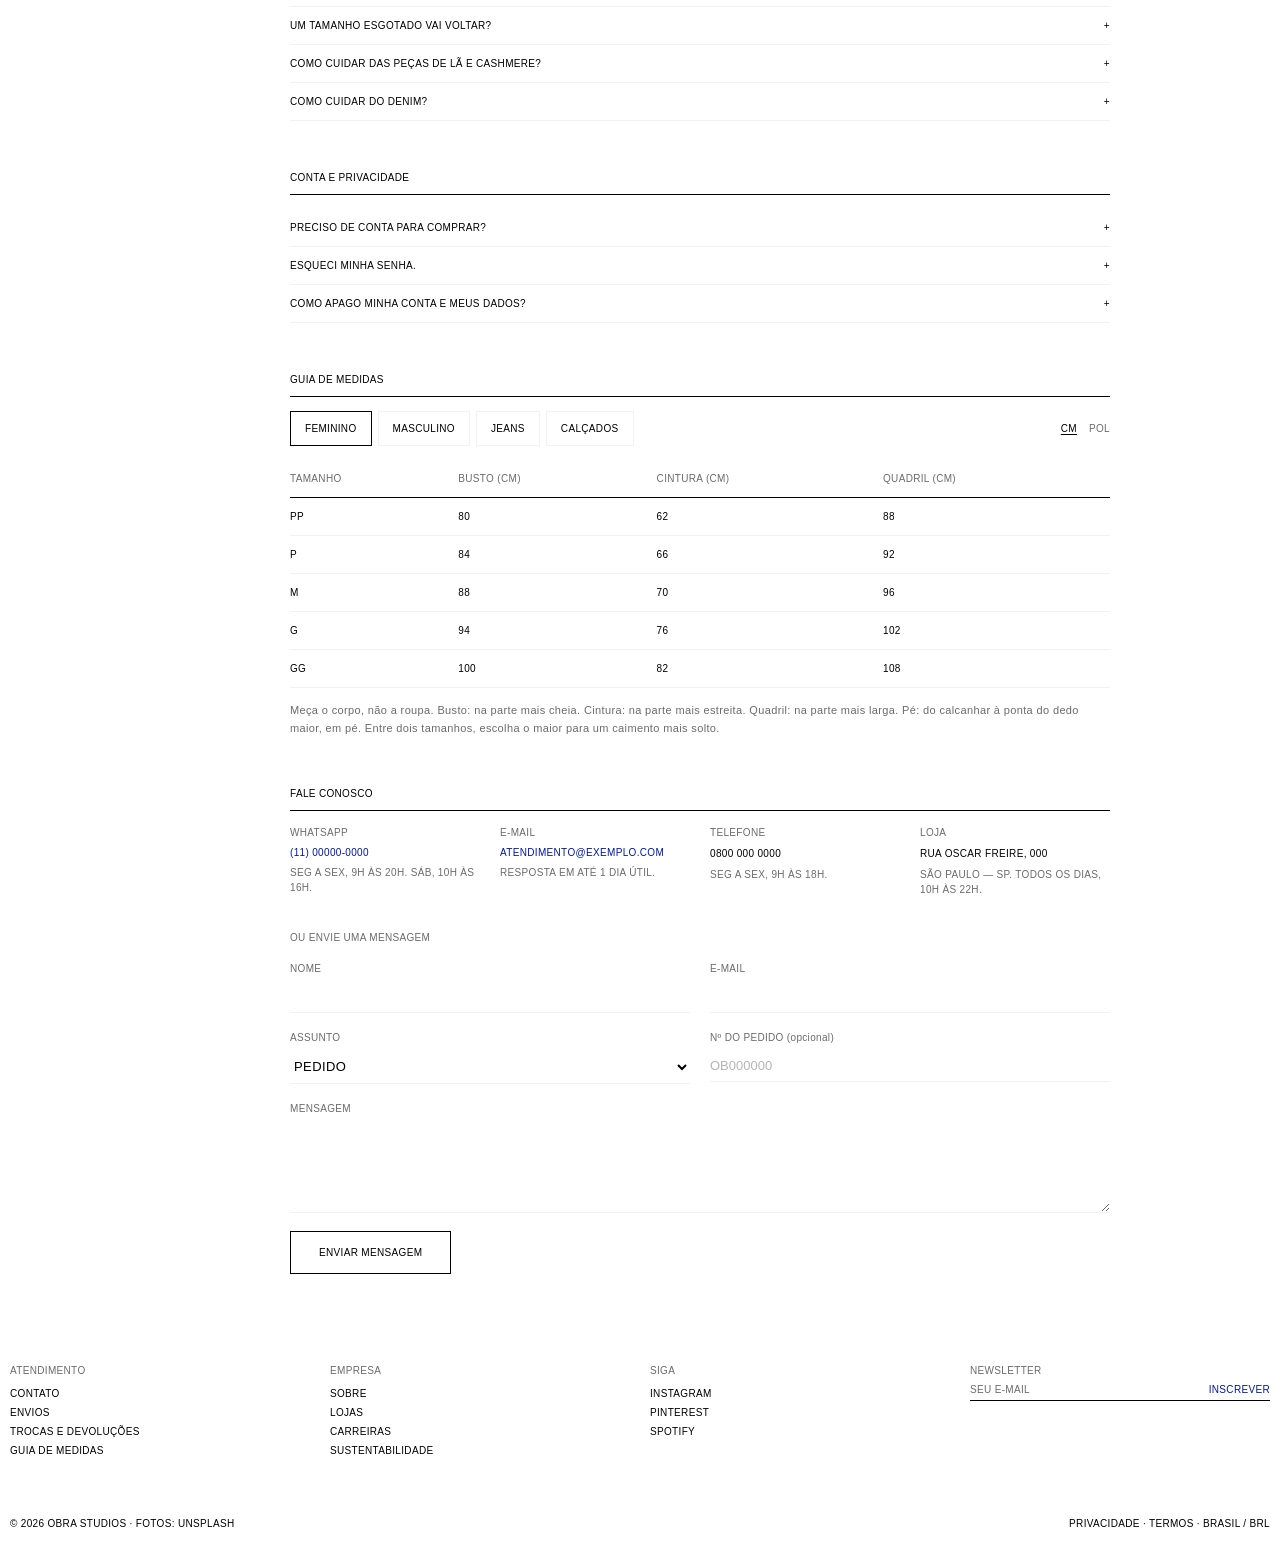
==== commit 8026cd89: "Corrige site quebrado após atualização e guarda fotos no projeto - Número de versão nos arquivos CSS" ====
--- a/ajuda.html
+++ b/ajuda.html
@@ -8,7 +8,7 @@
   <link rel="preconnect" href="https://fonts.googleapis.com">
   <link rel="preconnect" href="https://fonts.gstatic.com" crossorigin>
   <link href="https://fonts.googleapis.com/css2?family=Inter:wght@400;500&family=Manrope:wght@500&display=swap" rel="stylesheet">
-  <link rel="stylesheet" href="styles.css">
+  <link rel="stylesheet" href="styles.css?v=202609242142">
 </head>
 <body data-page="ajuda">
 
@@ -147,8 +147,8 @@
 
   <div id="site-footer"></div>
 
-  <script src="data.js"></script>
-  <script src="shared.js"></script>
-  <script src="ajuda.js"></script>
+  <script src="data.js?v=202609242142"></script>
+  <script src="shared.js?v=202609242142"></script>
+  <script src="ajuda.js?v=202609242142"></script>
 </body>
 </html>
--- a/styles.css
+++ b/styles.css
@@ -583,6 +583,121 @@
 .legal__body li::before { content: "—"; position: absolute; left: 0; }
 .legal__body strong { font-weight: 500; }
 .footer__legal a:hover { text-decoration: underline; }
+
+/* Provador */
+.fit { padding: 30px var(--space-edge) 0; }
+.fit__head { gap: 14px; margin-bottom: 30px; }
+.fit__hint, .fit__saved { line-height: 1.6; text-transform: none; font-size: 11px; letter-spacing: 0; }
+
+.fit-size { display: grid; grid-template-columns: minmax(280px, 1fr) 1.5fr; gap: var(--section-gap); align-items: start; scroll-margin-top: 70px; }
+.fit-size__form { position: sticky; top: 71px; display: flex; flex-direction: column; gap: 18px; }
+.fit-fields { display: grid; grid-template-columns: 1fr 1fr; gap: 18px 20px; }
+.unit-input { display: flex; align-items: center; gap: 8px; border-bottom: 1px solid var(--color-bone); transition: border-color 0.2s ease; }
+.unit-input:focus-within { border-bottom-color: var(--color-ink); }
+.unit-input input { flex: 1; min-width: 0; font-size: 20px; padding: 6px 0; outline: none; font-variant-numeric: tabular-nums; -moz-appearance: textfield; }
+.unit-input input::-webkit-outer-spin-button, .unit-input input::-webkit-inner-spin-button { -webkit-appearance: none; margin: 0; }
+.unit-input input::placeholder { color: #c4c4c4; }
+.unit-input:has(.is-invalid) { border-bottom-color: #b00020; }
+
+.fit-howto { border-top: 1px solid var(--color-bone); border-bottom: 1px solid var(--color-bone); }
+.fit-howto summary { padding: 12px 0; cursor: pointer; list-style: none; display: flex; justify-content: space-between; }
+.fit-howto summary::-webkit-details-marker { display: none; }
+.fit-howto summary::after { content: "+"; }
+.fit-howto[open] summary::after { content: "−"; }
+.fit-howto__body { display: grid; grid-template-columns: 90px 1fr; gap: 20px; align-items: center; padding-bottom: 16px; }
+.fit-howto__body ul { list-style: none; display: flex; flex-direction: column; gap: 8px; }
+.fit-howto__body li { text-transform: none; font-size: 11px; line-height: 1.5; letter-spacing: 0; }
+.fit-howto__body strong { font-weight: 500; }
+.fit-figure { width: 90px; height: auto; fill: none; stroke: var(--color-graphite); stroke-width: 1.2; stroke-linecap: round; }
+.fit-figure__m { stroke: var(--color-cobalt); stroke-dasharray: 3 3; }
+
+.fit-results__head { display: flex; flex-direction: column; gap: 12px; margin-bottom: 4px; }
+.fit-list { list-style: none; display: flex; flex-direction: column; }
+.fit-row {
+  display: grid;
+  grid-template-columns: 64px 1fr auto;
+  gap: 16px;
+  align-items: center;
+  padding: 12px 0;
+  border-bottom: 1px solid var(--color-bone);
+  transition: background 0.2s ease;
+}
+.fit-row.is-focus { background: var(--color-bone); padding-inline: 10px; }
+.fit-row__img { aspect-ratio: 3 / 4; display: block; overflow: hidden; }
+.fit-row__info { display: flex; flex-direction: column; align-items: flex-start; gap: 4px; min-width: 0; }
+.fit-row__why { font-size: 12px; line-height: 1.5; max-width: 52ch; }
+.fit-row__size { display: flex; flex-direction: column; align-items: flex-end; gap: 6px; text-align: right; }
+.fit-row__big {
+  font-family: var(--font-wordmark);
+  font-weight: 500;
+  font-size: 34px;
+  line-height: 1;
+  letter-spacing: -0.02em;
+  font-variant-numeric: tabular-nums;
+}
+.fit-row[data-status="falta"] .fit-row__big, .fit-row[data-status="fora"] .fit-row__big { color: #c4c4c4; }
+.fit-badge { padding: 3px 6px; border: 1px solid var(--color-bone); white-space: nowrap; }
+.fit-badge--ideal { color: var(--color-cobalt); border-color: var(--color-cobalt); }
+.fit-badge--entre { border-color: var(--color-ink); }
+.fit-badge--falta, .fit-badge--unico { color: var(--color-graphite); }
+.fit-badge--fora { color: #b00020; border-color: #b00020; }
+
+/* Monte o look */
+.fit-look { scroll-margin-top: 70px; }
+.fit-look__head { display: flex; justify-content: space-between; align-items: flex-end; flex-wrap: wrap; gap: 14px; padding-bottom: 14px; border-bottom: 1px solid var(--color-ink); margin-bottom: 10px; }
+.fit-look__tools { display: flex; align-items: center; gap: 24px; flex-wrap: wrap; }
+
+.board {
+  display: grid;
+  grid-template-columns: 1.15fr 1fr 0.75fr;
+  grid-template-rows: 1fr 1fr;
+  grid-template-areas: "cima baixo calcado" "cima baixo acessorio";
+  gap: 1px;
+  background: var(--color-bone);
+  height: min(78vh, 780px);
+  min-height: 520px;
+  margin: 0 calc(-1 * var(--space-edge));
+}
+.board__slot { position: relative; overflow: hidden; background: var(--color-paper); }
+.board__slot--cima { grid-area: cima; }
+.board__slot--baixo { grid-area: baixo; }
+.board__slot--calcado { grid-area: calcado; }
+.board__slot--acessorio { grid-area: acessorio; }
+.board__img { position: absolute; inset: 0; display: grid; place-items: center; }
+.board__img img { position: absolute; inset: 0; }
+.board__img.is-changing img { animation: look-in 0.5s cubic-bezier(0.2, 0.7, 0.2, 1); }
+.board__img.dir-prev img { animation-name: look-in-prev; }
+@keyframes look-in { from { opacity: 0; transform: translateX(28px) scale(1.02); } }
+@keyframes look-in-prev { from { opacity: 0; transform: translateX(-28px) scale(1.02); } }
+.board__bar {
+  position: absolute;
+  left: 0;
+  right: 0;
+  bottom: 0;
+  display: flex;
+  align-items: center;
+  justify-content: space-between;
+  background: var(--color-paper);
+  z-index: 2;
+}
+.board__nav { padding: 12px 14px; font-size: 14px; }
+.board__nav:hover { background: var(--color-bone); text-decoration: none !important; }
+.board__nav:focus-visible { outline: 1px solid var(--color-ink); outline-offset: -1px; }
+.board__label { text-align: center; }
+.board__toggle { position: absolute; top: 8px; right: 8px; z-index: 2; padding: 4px 8px; background: var(--color-paper); }
+.board__slot.is-empty .board__img { background: var(--color-paper); }
+
+.fit-look__summary { display: grid; grid-template-columns: 2fr 1fr; gap: var(--section-gap); margin-top: 24px; align-items: start; }
+.fit-look__items { list-style: none; display: grid; grid-template-columns: repeat(2, 1fr); gap: 12px 20px; }
+.fit-look__item { display: grid; grid-template-columns: 48px 1fr auto; gap: 12px; align-items: center; padding-bottom: 12px; border-bottom: 1px solid var(--color-bone); }
+.fit-look__item img { aspect-ratio: 3 / 4; height: auto; }
+.fit-look__item p { margin-top: 4px; }
+.fit-look__size { display: flex; flex-direction: column; align-items: flex-end; gap: 4px; }
+.fit-look__size select { border: 1px solid var(--color-bone); padding: 6px 8px; background: var(--color-paper); cursor: pointer; }
+.fit-look__total { display: flex; flex-direction: column; gap: 14px; }
+.fit-look__total .link { align-self: flex-start; }
+.fit-look__total .muted { line-height: 1.5; }
+.pdp__fit strong { font-weight: 500; }
 
 /* Ajuda */
 .help { padding: 30px var(--space-edge) 0; }
@@ -830,6 +945,17 @@
   .job__row { grid-template-columns: 1fr auto; }
   .job__row > span:nth-child(n+2) { grid-row: 2; }
   .job__row > span:nth-child(4) { display: none; }
+  .fit-size { grid-template-columns: 1fr; gap: var(--space-nav); }
+  .fit-size__form { position: static; }
+  .board {
+    grid-template-columns: 1fr 1fr;
+    grid-template-rows: auto auto;
+    grid-template-areas: "cima baixo" "calcado acessorio";
+    height: auto;
+    min-height: 0;
+  }
+  .board__slot { aspect-ratio: 3 / 4; }
+  .fit-look__summary { grid-template-columns: 1fr; gap: var(--space-nav); }
 }
 
 @media (max-width: 640px) {
@@ -857,6 +983,10 @@
   .values { grid-template-columns: 1fr; }
   .store__cols { grid-template-columns: 1fr; }
   .footer__bottom { flex-direction: column; gap: 8px; }
+  .fit-look__items { grid-template-columns: 1fr; }
+  .fit-row { grid-template-columns: 56px 1fr; }
+  .fit-row__size { grid-column: 2; flex-direction: row; align-items: center; gap: 12px; }
+  .fit-row__big { font-size: 26px; }
   .addresses, .acc-cards { grid-template-columns: 1fr; }
   .acc-stat { padding: 14px; }
   .acc-stat__num { font-size: 28px; }
